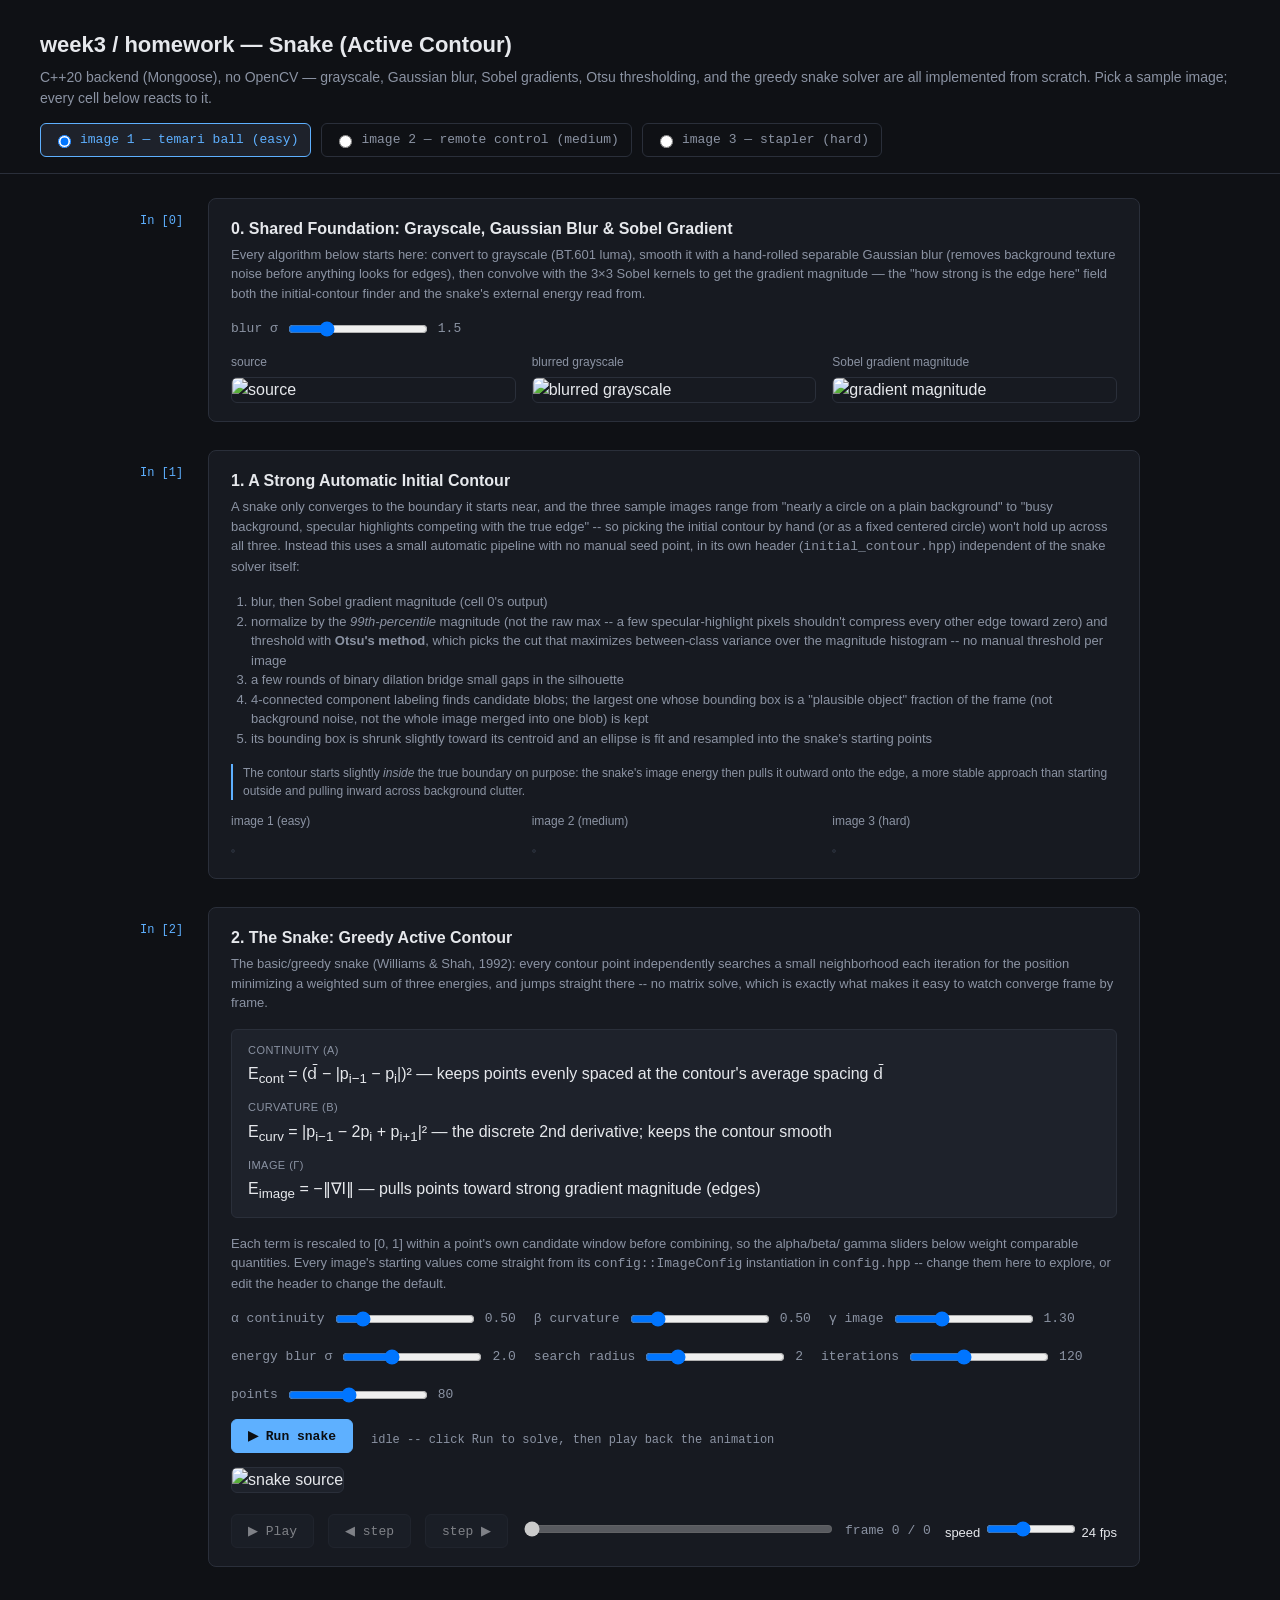
==== week3/homework/web/index.html @ 8f70aa59 "[feat] week 3: add homework active contour" ====
<!doctype html>
<html lang="zh-Hant">

<head>
  <meta charset="utf-8" />
  <meta name="viewport" content="width=device-width, initial-scale=1" />
  <title>week3/homework notebook &mdash; Snake (Active Contour)</title>
  <link rel="stylesheet" href="style.css" />
</head>

<body>
  <header class="notebook-header">
    <h1>week3 / homework &mdash; Snake (Active Contour)</h1>
    <p>C++20 backend (Mongoose), no OpenCV &mdash; grayscale, Gaussian blur, Sobel gradients, Otsu thresholding, and
      the greedy snake solver are all implemented from scratch. Pick a sample image; every cell below reacts to it.
    </p>
    <div class="image-select" id="image-select">
      <label><input type="radio" name="image" value="1" checked /><span>image 1 &mdash; temari ball (easy)</span></label>
      <label><input type="radio" name="image" value="2" /><span>image 2 &mdash; remote control (medium)</span></label>
      <label><input type="radio" name="image" value="3" /><span>image 3 &mdash; stapler (hard)</span></label>
    </div>
  </header>

  <main>
    <section class="cell" id="cell-foundation">
      <div class="tag">In [0]</div>
      <div class="body">
        <h2>0. Shared Foundation: Grayscale, Gaussian Blur &amp; Sobel Gradient</h2>
        <p class="desc">
          Every algorithm below starts here: convert to grayscale (BT.601 luma), smooth it with a hand-rolled
          separable Gaussian blur (removes background texture noise before anything looks for edges), then convolve
          with the 3&times;3 Sobel kernels to get the gradient magnitude &mdash; the "how strong is the edge here"
          field both the initial-contour finder and the snake's external energy read from.
        </p>
        <div class="controls">
          <label>blur &sigma;
            <input type="range" id="found-sigma" min="0" max="6" step="0.1" value="1.5" />
            <span id="found-sigma-val">1.5</span>
          </label>
        </div>
        <div class="image-triplet">
          <figure>
            <figcaption>source</figcaption>
            <img id="found-source" alt="source" />
          </figure>
          <figure>
            <figcaption>blurred grayscale</figcaption>
            <img id="found-grayscale" alt="blurred grayscale" />
          </figure>
          <figure>
            <figcaption>Sobel gradient magnitude</figcaption>
            <img id="found-gradient" alt="gradient magnitude" />
          </figure>
        </div>
      </div>
    </section>

    <section class="cell" id="cell-init">
      <div class="tag">In [1]</div>
      <div class="body">
        <h2>1. A Strong Automatic Initial Contour</h2>
        <p class="desc">
          A snake only converges to the boundary it starts near, and the three sample images range from "nearly a
          circle on a plain background" to "busy background, specular highlights competing with the true edge" -- so
          picking the initial contour by hand (or as a fixed centered circle) won't hold up across all three. Instead
          this uses a small automatic pipeline with no manual seed point, in its own header
          (<code>initial_contour.hpp</code>) independent of the snake solver itself:
        </p>
        <ol class="desc" style="margin: 0 0 16px; padding-left: 20px;">
          <li>blur, then Sobel gradient magnitude (cell 0's output)</li>
          <li>normalize by the <em>99th-percentile</em> magnitude (not the raw max -- a few specular-highlight
            pixels shouldn't compress every other edge toward zero) and threshold with <strong>Otsu's method</strong>,
            which picks the cut that maximizes between-class variance over the magnitude histogram -- no manual
            threshold per image</li>
          <li>a few rounds of binary dilation bridge small gaps in the silhouette</li>
          <li>4-connected component labeling finds candidate blobs; the largest one whose bounding box is a
            "plausible object" fraction of the frame (not background noise, not the whole image merged into one
            blob) is kept</li>
          <li>its bounding box is shrunk slightly toward its centroid and an ellipse is fit and resampled into the
            snake's starting points</li>
        </ol>
        <p class="note">The contour starts slightly <em>inside</em> the true boundary on purpose: the snake's image
          energy then pulls it outward onto the edge, a more stable approach than starting outside and pulling
          inward across background clutter.</p>
        <div class="image-triplet">
          <figure>
            <figcaption>image 1 (easy)</figcaption>
            <div class="overlay-wrap" id="init-wrap-1">
              <img id="init-image-1" alt="image 1 source" />
              <canvas id="init-canvas-1"></canvas>
            </div>
          </figure>
          <figure>
            <figcaption>image 2 (medium)</figcaption>
            <div class="overlay-wrap" id="init-wrap-2">
              <img id="init-image-2" alt="image 2 source" />
              <canvas id="init-canvas-2"></canvas>
            </div>
          </figure>
          <figure>
            <figcaption>image 3 (hard)</figcaption>
            <div class="overlay-wrap" id="init-wrap-3">
              <img id="init-image-3" alt="image 3 source" />
              <canvas id="init-canvas-3"></canvas>
            </div>
          </figure>
        </div>
      </div>
    </section>

    <section class="cell" id="cell-snake">
      <div class="tag">In [2]</div>
      <div class="body">
        <h2>2. The Snake: Greedy Active Contour</h2>
        <p class="desc">
          The basic/greedy snake (Williams &amp; Shah, 1992): every contour point independently searches a small
          neighborhood each iteration for the position minimizing a weighted sum of three energies, and jumps
          straight there -- no matrix solve, which is exactly what makes it easy to watch converge frame by frame.
        </p>
        <div class="math-block">
          <div class="math-row">
            <span class="math-label">continuity (&alpha;)</span>
            <span class="eq">E<sub>cont</sub> = (d&#772; &minus; |p<sub>i&minus;1</sub> &minus; p<sub>i</sub>|)&sup2;
              &mdash; keeps points evenly spaced at the contour's average spacing d&#772;</span>
          </div>
          <div class="math-row">
            <span class="math-label">curvature (&beta;)</span>
            <span class="eq">E<sub>curv</sub> = |p<sub>i&minus;1</sub> &minus; 2p<sub>i</sub> +
              p<sub>i+1</sub>|&sup2; &mdash; the discrete 2nd derivative; keeps the contour smooth</span>
          </div>
          <div class="math-row">
            <span class="math-label">image (&gamma;)</span>
            <span class="eq">E<sub>image</sub> = &minus;&Vert;&nabla;I&Vert; &mdash; pulls points toward strong
              gradient magnitude (edges)</span>
          </div>
        </div>
        <p class="desc">
          Each term is rescaled to [0, 1] within a point's own candidate window before combining, so the alpha/beta/
          gamma sliders below weight comparable quantities. Every image's starting values come straight from its
          <code>config::ImageConfig</code> instantiation in <code>config.hpp</code> -- change them here to explore,
          or edit the header to change the default.
        </p>
        <div class="controls">
          <label>&alpha; continuity
            <input type="range" id="snake-alpha" min="0" max="3" step="0.05" value="0.5" />
            <span id="snake-alpha-val">0.50</span>
          </label>
          <label>&beta; curvature
            <input type="range" id="snake-beta" min="0" max="3" step="0.05" value="0.5" />
            <span id="snake-beta-val">0.50</span>
          </label>
          <label>&gamma; image
            <input type="range" id="snake-gamma" min="0" max="4" step="0.05" value="1.3" />
            <span id="snake-gamma-val">1.30</span>
          </label>
          <label>energy blur &sigma;
            <input type="range" id="snake-energy-sigma" min="0" max="6" step="0.1" value="2.0" />
            <span id="snake-energy-sigma-val">2.0</span>
          </label>
          <label>search radius
            <input type="range" id="snake-search-radius" min="1" max="6" step="1" value="2" />
            <span id="snake-search-radius-val">2</span>
          </label>
          <label>iterations
            <input type="range" id="snake-iterations" min="10" max="300" step="10" value="120" />
            <span id="snake-iterations-val">120</span>
          </label>
          <label>points
            <input type="range" id="snake-points" min="20" max="160" step="5" value="80" />
            <span id="snake-points-val">80</span>
          </label>
        </div>
        <div class="controls">
          <button class="btn primary" id="snake-run">&#9654; Run snake</button>
          <span class="readout" id="snake-status">idle -- click Run to solve, then play back the animation</span>
        </div>
        <div class="overlay-wrap" id="snake-wrap">
          <img id="snake-image" alt="snake source" />
          <canvas id="snake-canvas"></canvas>
        </div>
        <div class="playback">
          <button class="btn" id="snake-play" disabled>&#9654; Play</button>
          <button class="btn" id="snake-step-back" disabled>&#9664; step</button>
          <button class="btn" id="snake-step-fwd" disabled>step &#9654;</button>
          <div class="frame-slider">
            <input type="range" id="snake-frame" min="0" max="0" step="1" value="0" disabled />
          </div>
          <span class="frame-label" id="snake-frame-label">frame 0 / 0</span>
          <label>speed
            <input type="range" id="snake-speed" min="1" max="60" step="1" value="24" style="width: 90px" />
            <span id="snake-speed-val">24</span> fps
          </label>
        </div>
      </div>
    </section>
  </main>

  <script src="app.js"></script>
</body>

</html>
---- week3/homework/web/style.css ----
:root {
    --bg: #0f1115;
    --panel: #171a21;
    --panel-alt: #1e222b;
    --border: #2a2f3a;
    --text: #e6e8ec;
    --muted: #8b93a3;
    --accent: #5eb0ff;
    --accent-2: #ff6f6f;
    --good: #3ddc70;
    --bad: #ff5d5d;
    --mono: "SFMono-Regular", Consolas, "Liberation Mono", Menlo, monospace;
}

* { box-sizing: border-box; }

body {
    margin: 0;
    background: var(--bg);
    color: var(--text);
    font-family: -apple-system, "Segoe UI", Roboto, sans-serif;
    line-height: 1.5;
}

header.notebook-header {
    padding: 28px 40px 16px;
    border-bottom: 1px solid var(--border);
}

header.notebook-header h1 {
    margin: 0 0 6px;
    font-size: 22px;
}

header.notebook-header p {
    margin: 0 0 14px;
    color: var(--muted);
    font-size: 14px;
}

.image-select {
    display: flex;
    gap: 10px;
    flex-wrap: wrap;
}

.image-select label {
    display: flex;
    align-items: center;
    gap: 6px;
    font-family: var(--mono);
    font-size: 13px;
    color: var(--muted);
    border: 1px solid var(--border);
    border-radius: 6px;
    padding: 6px 12px;
    cursor: pointer;
}

.image-select input[type="radio"]:checked + span {
    color: var(--accent);
}

.image-select label:has(input:checked) {
    border-color: var(--accent);
    background: var(--panel-alt);
}

main {
    max-width: 1080px;
    margin: 0 auto;
    padding: 24px 40px 80px;
}

.cell {
    display: grid;
    grid-template-columns: 68px 1fr;
    margin-bottom: 28px;
}

.cell .tag {
    font-family: var(--mono);
    font-size: 12px;
    color: var(--accent);
    padding-top: 14px;
    white-space: nowrap;
}

.cell .body {
    background: var(--panel);
    border: 1px solid var(--border);
    border-radius: 8px;
    padding: 18px 22px;
}

.cell h2 {
    margin: 0 0 4px;
    font-size: 16px;
}

.cell .desc {
    color: var(--muted);
    font-size: 13px;
    margin: 0 0 16px;
}

.controls {
    display: flex;
    flex-wrap: wrap;
    gap: 18px;
    align-items: center;
    margin-bottom: 14px;
    font-size: 13px;
}

.controls label {
    display: flex;
    align-items: center;
    gap: 8px;
    color: var(--muted);
    font-family: var(--mono);
}

.controls input[type="range"] {
    width: 140px;
}

.image-pair {
    display: grid;
    grid-template-columns: 1fr 1fr;
    gap: 16px;
}

.image-triplet {
    display: grid;
    grid-template-columns: 1fr 1fr 1fr;
    gap: 16px;
}

.image-pair figure,
.image-triplet figure {
    margin: 0;
}

.image-pair figcaption,
.image-triplet figcaption {
    font-size: 12px;
    color: var(--muted);
    margin-bottom: 6px;
}

.image-pair img,
.image-triplet img {
    width: 100%;
    border-radius: 6px;
    border: 1px solid var(--border);
    display: block;
}

.image-triplet {
    min-width: 0;
}

.image-triplet figure {
    min-width: 0;
}

.note {
    font-size: 12px;
    color: var(--muted);
    margin-top: 10px;
    border-left: 2px solid var(--accent);
    padding-left: 10px;
}

.overlay-wrap {
    position: relative;
    display: inline-block;
    max-width: 100%;
    border: 1px solid var(--border);
    border-radius: 6px;
    overflow: hidden;
    background: var(--panel-alt);
}

.overlay-wrap img {
    display: block;
    max-width: 100%;
    height: auto;
}

.overlay-wrap canvas {
    position: absolute;
    top: 0;
    left: 0;
    border: none;
    border-radius: 0;
    background: transparent;
}

.readout {
    font-family: var(--mono);
    font-size: 12px;
    color: var(--muted);
    margin-top: 8px;
}

.math-block {
    background: var(--panel-alt);
    border: 1px solid var(--border);
    border-radius: 6px;
    padding: 12px 16px;
    margin-bottom: 16px;
    display: flex;
    flex-direction: column;
    gap: 10px;
}

.math-row {
    display: flex;
    flex-direction: column;
    gap: 4px;
}

.math-label {
    font-size: 11px;
    color: var(--muted);
    text-transform: uppercase;
    letter-spacing: 0.04em;
}

.math-row .eq {
    overflow-x: auto;
}

.katex { color: var(--text); }

.btn {
    font-family: var(--mono);
    font-size: 13px;
    color: var(--text);
    background: var(--panel-alt);
    border: 1px solid var(--border);
    border-radius: 6px;
    padding: 8px 16px;
    cursor: pointer;
}

.btn:hover:not(:disabled) {
    border-color: var(--accent);
    color: var(--accent);
}

.btn:disabled {
    opacity: 0.5;
    cursor: default;
}

.btn.primary {
    background: var(--accent);
    color: #0b0d11;
    border-color: var(--accent);
    font-weight: 600;
}

.btn.primary:hover:not(:disabled) {
    color: #0b0d11;
    filter: brightness(1.08);
}

.playback {
    display: flex;
    align-items: center;
    gap: 14px;
    flex-wrap: wrap;
    margin-top: 14px;
    font-size: 13px;
}

.playback .frame-slider {
    flex: 1 1 220px;
    min-width: 180px;
}

.playback input[type="range"] {
    width: 100%;
}

.playback .frame-label {
    font-family: var(--mono);
    color: var(--muted);
    white-space: nowrap;
}
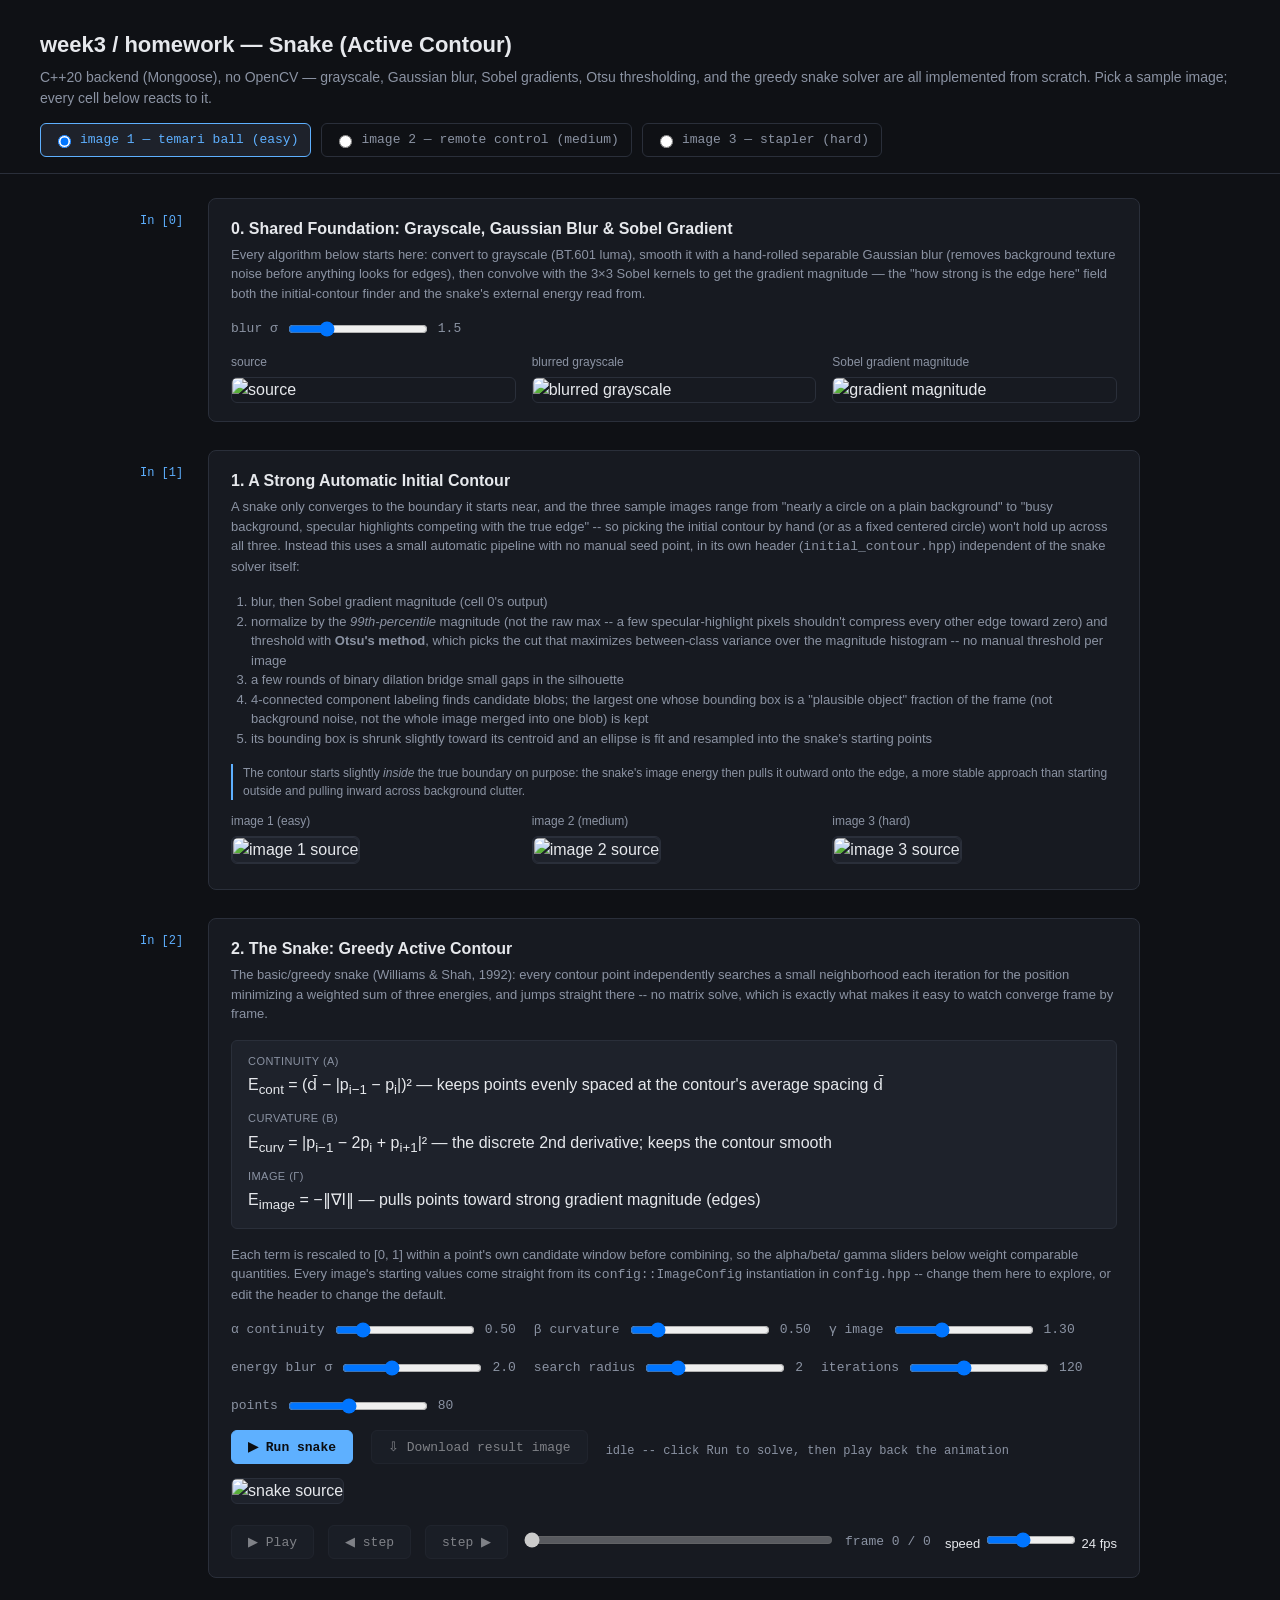
==== commit 73680ab3: "[feat] active contour: add download button" ====
--- a/week3/homework/web/index.html
+++ b/week3/homework/web/index.html
@@ -172,6 +172,7 @@
         </div>
         <div class="controls">
           <button class="btn primary" id="snake-run">&#9654; Run snake</button>
+          <button class="btn" id="snake-download" disabled>&#8681; Download result image</button>
           <span class="readout" id="snake-status">idle -- click Run to solve, then play back the animation</span>
         </div>
         <div class="overlay-wrap" id="snake-wrap">
